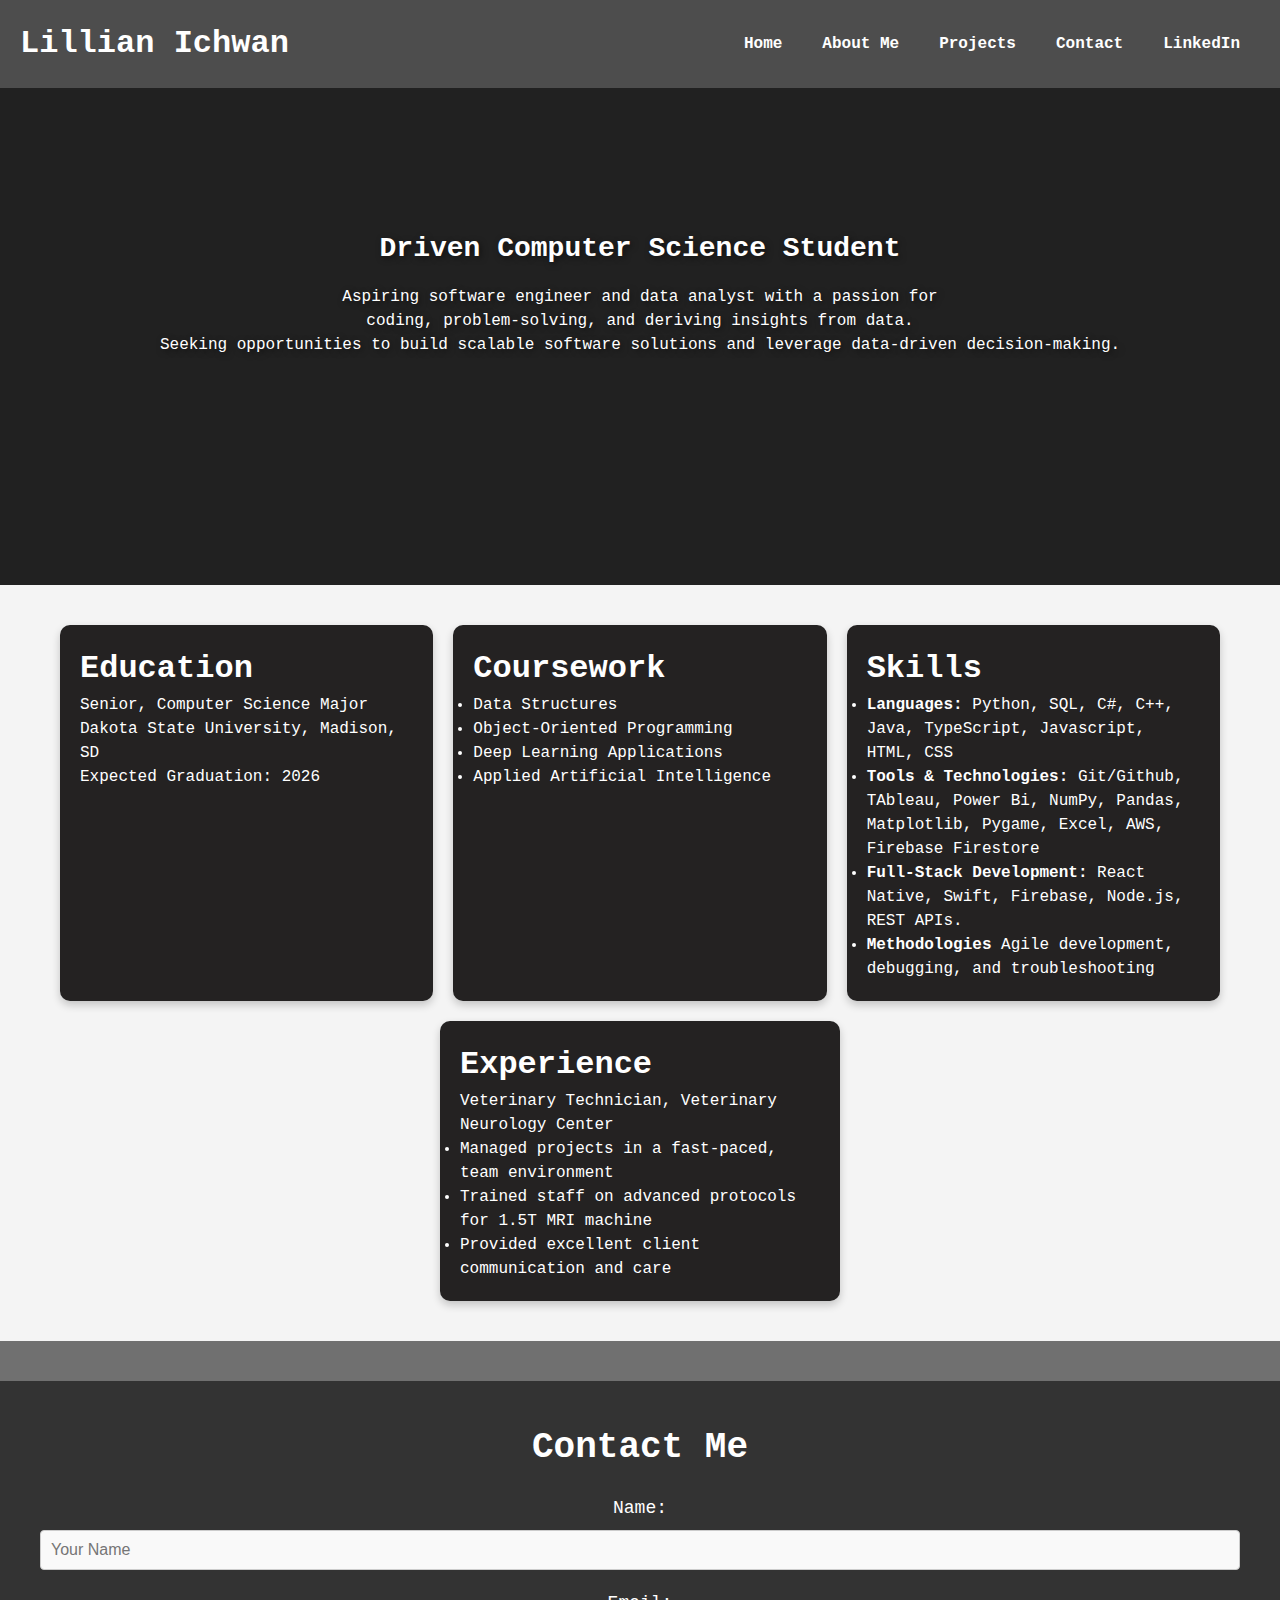
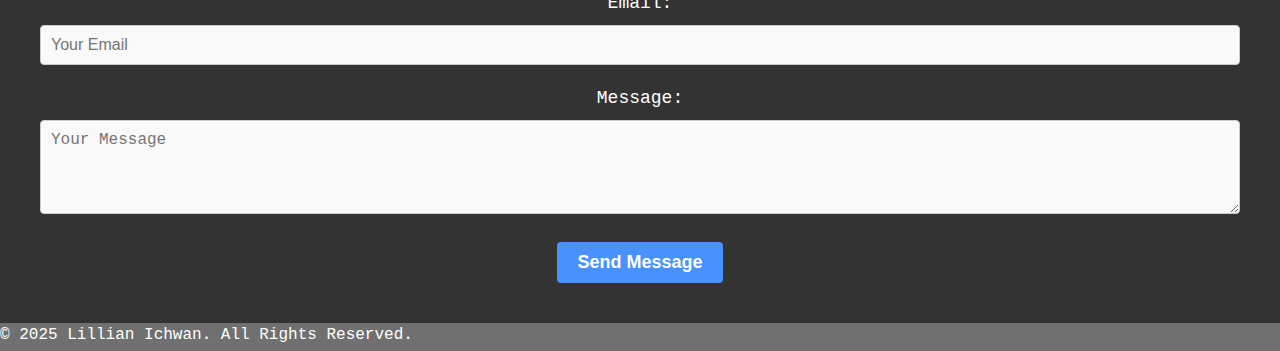
==== index.html @ c89cdee7 "Update index.html" ====
<!DOCTYPE html>
<html lang="en">
<head>
    <meta charset="UTF-8">
    <meta name="viewport" content="width=device-width, initial-scale=1.0">
    <title>Lillian Ichwan - Portfolio</title>
    <link rel="stylesheet" href="CSS style/Styles.css">
</head>
<body>
    <div id="top"></div>   
    <!-- Navbar -->
    <nav class="navbar">
        <div class="container">
            <h1>Lillian Ichwan</h1>
            <div class="main-menu">
                <ul>
                    <li><a href="#top">Home</a></li>
                    <li><a href="#hero-banner">About Me</a></li>
                    <li><a href="Projects.html" target="_blank" rel="noopener noreferrer">Projects</a></li>
                    <li><a href="#contact">Contact</a></li>
                    <li><a href="https://www.linkedin.com/in/lillian-ichwan/" target="_blank" rel="noopener noreferrer">LinkedIn</a></li>
                </ul>
            </div>
        </div>
    </nav>

    <!-- Hero Banner -->
    <section id="hero-banner" class="hero-banner">
        <div class="banner-content">
            <h1>Driven Computer Science Student</h1>
            <p>
            Aspiring software engineer and data analyst with a passion for <br> coding, problem-solving, and deriving insights from data. <br>
            Seeking opportunities to build scalable software solutions and leverage data-driven decision-making.
            </p>
        </div>
    </section>

    <!-- Flex Content Section -->
    <section class="flex-section">
        <div class="flex-container">
            <!-- Education -->
            <div class="flex-item">
                <h1>Education</h1>
                <p>Senior, Computer Science Major<br>Dakota State University, Madison, SD<br>Expected Graduation: 2026</p>
            </div>
            <!-- Coursework -->
            <div class="flex-item">
                <h1>Coursework</h1>
                <ul>
                    <li>Data Structures</li>
                    <li>Object-Oriented Programming</li>
                    <li>Deep Learning Applications</li>
                    <li>Applied Artificial Intelligence</li>
                </ul>
            </div>
            <!-- Skills -->
            <div class="flex-item">
                <h1>Skills</h1>
                <ul>
                    <li><strong>Languages:</strong> Python, SQL, C#, C++, Java, TypeScript, Javascript, HTML, CSS</li>
                    <li><strong>Tools & Technologies:</strong> Git/Github, TAbleau, Power Bi, NumPy, Pandas, Matplotlib, Pygame, Excel, AWS, Firebase Firestore</li>
                    <li><strong>Full-Stack Development:</strong> React Native, Swift, Firebase, Node.js, REST APIs.</li>
                    <li><strong>Methodologies</strong> Agile development, debugging, and troubleshooting</li>
                </ul>
            </div>
            <!-- Experience -->
            <div class="flex-item">
                <h1>Experience</h1>
                <p>Veterinary Technician, Veterinary Neurology Center</p>
                <ul>
                    <li>Managed projects in a fast-paced, team environment</li>
                    <li>Trained staff on advanced protocols for 1.5T MRI machine</li>
                    <li>Provided excellent client communication and care</li>
                </ul>
            </div>
        </div>
    </section>

    <!-- Contact Section -->
    <section id="contact" class="contact-section">
        <h2>Contact Me</h2>
        <form action="mailto:hitomi.ichwan@gmail.com" method="post" enctype="text/plain">
            <div class="form-group">
                <label for="name">Name:</label>
                <input type="text" id="name" name="name" required placeholder="Your Name">
            </div>
            <div class="form-group">
                <label for="email">Email:</label>
                <input type="email" id="email" name="email" required placeholder="Your Email">
            </div>
            <div class="form-group">
                <label for="message">Message:</label>
                <textarea id="message" name="message" required placeholder="Your Message" rows="4"></textarea>
            </div>
            <button type="submit" class="btn btn-primary">Send Message</button>
        </form>
    </section>
</body>
<footer class="footer">
    <p>&copy; 2025 Lillian Ichwan. All Rights Reserved.</p>
    <div class="social-icons">
        <a href="https://github.com/Hichwan" target="_blank"><i class="fab fa-github"></i></a>
        <a href="https://www.linkedin.com/in/lillian-ichwan/" target="_blank"><i class="fab fa-linkedin"></i></a>
        <a href="mailto:hitomi.ichwan@gmail.com"><i class="fas fa-envelope"></i></a>
    </div>
</footer>
</html>
---- CSS style/Styles.css ----
/* General Reset */
html {
    scroll-behavior: smooth;
}

* {
    box-sizing: border-box;
    margin: 0;
    padding: 0;
}

body {
    font-family: 'Courier New', Courier, monospace;
    font-size: 16px;
    line-height: 1.5;
    background: #707070;
    color: #ffffff;
}

a {
    text-decoration: none;
    color: #ffffff;
    transition: color 0.3s ease;
}

a:hover {
    color: #4891ff;
}

/* Navbar */
.navbar {
    background: #4d4d4d;
    color: #fff;
    padding: 20px;
    position: fixed;
    top: 0;
    width: 100%;
    z-index: 1000;
    transition: background 0.3s ease, padding 0.3s ease;
}

.navbar .container {
    display: flex;
    justify-content: space-between;
    align-items: center;
}

.navbar .main-menu ul {
    list-style-type: none;
    display: flex;
}

.navbar ul li a {
    padding: 10px 20px;
    display: block;
    font-weight: 600;
    transition: color 0.3s ease;
}

.navbar ul li a:hover {
    color: #4891ff;
}

/* Hero Banner */
.hero-banner {
    background: url(../Images/DSC01091.JPG) no-repeat center center;
    background-size: cover;
    height: 60vh;
    display: flex;
    justify-content: center;
    align-items: center;
    color: #fff;
    text-align: center;
    padding: 20px;
    position: relative;
}

.hero-banner::before {
    content: '';
    position: absolute;
    top: 0;
    left: 0;
    right: 0;
    bottom: 0;
    background: rgba(0, 0, 0, 0.7); /* Stronger dark overlay */
    z-index: -1;
}

.banner-content h1 {
    font-size: 48px;
    margin-bottom: 10px;
    font-weight: bold;
    text-shadow: 2px 2px 6px rgba(0, 0, 0, 0.5);
}

.banner-content p {
    font-size: 30px;
    margin-top: 15px;
    font-weight: 500;
    text-shadow: 2px 2px 6px rgba(0, 0, 0, 0.5);
}

/* Flex Section */
.flex-section {
    display: flex;
    justify-content: center; /* Center the flex-container horizontally */
    padding: 20px;
    background-color: #f4f4f4;
}

/* Flex Container */
.flex-container {
    display: flex;
    flex-wrap: wrap; /* Allow items to wrap to the next line on smaller screens */
    justify-content: center; /* Center all items within the container */
    gap: 20px; /* Space between flex items */
    max-width: 1200px; /* Set a maximum width for the container */
    width: 100%; /* Make sure it uses full width within the parent */
    margin: 0 auto; /* Center the container within the flex-section */
    padding: 20px;
}

/* Flex Items */
.flex-item {
    background-color: #242222;
    color: white;
    border-radius: 10px;
    padding: 20px;
    box-shadow: 0 4px 8px rgba(0, 0, 0, 0.2);
    transition: transform 0.3s ease, box-shadow 0.3s ease;
    flex: 1 1 calc(33% - 20px); /* Dynamically size each item */
    max-width: 400px; /* Limit the maximum width of each flex-item */
    text-align: left;
}

.flex-item:hover {
    transform: scale(1.05);
    box-shadow: 0 6px 12px rgba(0, 0, 0, 0.3);
}

/* Projects Page */
.projects-page {
    display: flex;
    flex-direction: column;
    align-items: center;
    padding: 40px 20px;
    background-color: #707070; /* Dark gray background for the page */
}

.projects-page h1 {
    font-size: 36px;
    text-align: center;
    color: white;
    margin-bottom: 30px;
}

/* Projects Container */
.projects-container {
    display: flex;
    flex-wrap: wrap; /* Allow wrapping for responsiveness */
    justify-content: center; /* Center all cards */
    gap: 20px; /* Space between project cards */
}

/* Individual Project Card */
.project-card {
    background-color: #242222; /* Dark background for cards */
    color: white;
    border-radius: 10px;
    padding: 20px;
    width: calc(33% - 20px); /* Cards take 1/3 of the row width */
    max-width: 400px; /* Limit maximum card size */
    box-shadow: 0 4px 8px rgba(0, 0, 0, 0.2); /* Subtle shadow for depth */
    transition: transform 0.3s ease, box-shadow 0.3s ease; /* Hover effect */
}

/* Hover Effect for Cards */
.project-card:hover {
    transform: scale(1.05); /* Slight zoom on hover */
    box-shadow: 0 6px 12px rgba(0, 0, 0, 0.3); /* Deeper shadow on hover */
}

/* Bullet Points */
.project-details {
    list-style-type: disc; /* Add bullets to the list */
    margin-left: 20px; /* Indent the list */
    padding-left: 0; /* Ensure no extra padding */
}

.project-details li {
    font-size: 16px;
    line-height: 1.6; /* Better spacing for readability */
    margin-bottom: 10px; /* Space between each bullet point */
}

/* GitHub Button */
.project-card a {
    text-decoration: none;
    color: white;
    background-color: #4891ff;
    padding: 10px 15px;
    border-radius: 5px;
    font-size: 16px;
    font-weight: bold;
    transition: background-color 0.3s ease;
}

.project-card a:hover {
    background-color: #357bbd; /* Darker blue on hover */
}

/* Contact Form */
.contact-section {
    padding: 40px;
    background-color: #333;
    color: white;
    text-align: center;
    margin-top: 40px;
}

.contact-section h2 {
    font-size: 36px;
    margin-bottom: 20px;
}

.contact-section .form-group {
    margin-bottom: 20px;
}

.contact-section label {
    display: block;
    font-size: 18px;
    margin-bottom: 8px;
}

.contact-section input,
.contact-section textarea {
    width: 100%;
    padding: 10px;
    font-size: 16px;
    border: 1px solid #ccc;
    border-radius: 4px;
    background-color: #f9f9f9;
}

.contact-section textarea {
    resize: vertical;
}

.contact-section button {
    padding: 10px 20px;
    font-size: 18px;
    background-color: #4891ff;
    color: white;
    border: none;
    border-radius: 4px;
    cursor: pointer;
    transition: background-color 0.3s ease;
}

.contact-section button:hover {
    background-color: #357bbd;
}

/* Buttons */
.btn {
    display: inline-block;
    padding: 13px 20px;
    background: #4891ff;
    color: white;
    font-weight: 600;
    text-decoration: none;
    border: none;
    border-radius: 5px;
    cursor: pointer;
    transition: 0.3s;
}

.btn:hover {
    opacity: 0.8;
}

.btn-primary {
    background: #4891ff;
    color: white;
}

.btn-dark {
    background: black;
    color: white;
}

.btn-block {
    display: block;
    width: 100%;
}

/* Responsive Design */
@media (max-width: 768px) {
    .flex-item {
        flex: 1 1 100%; /* Items take full width on small screens */
        max-width: 100%; /* Remove the maximum width for stacking */
    }
}

    .project-card {
        width: calc(100% - 40px);
    }

    .hero-banner {
        height: 65vh;
        padding: 40px;
    }

    .banner-content h1 {
        font-size: 28px;
    }

    .banner-content p {
        font-size: 16px;
    }
}
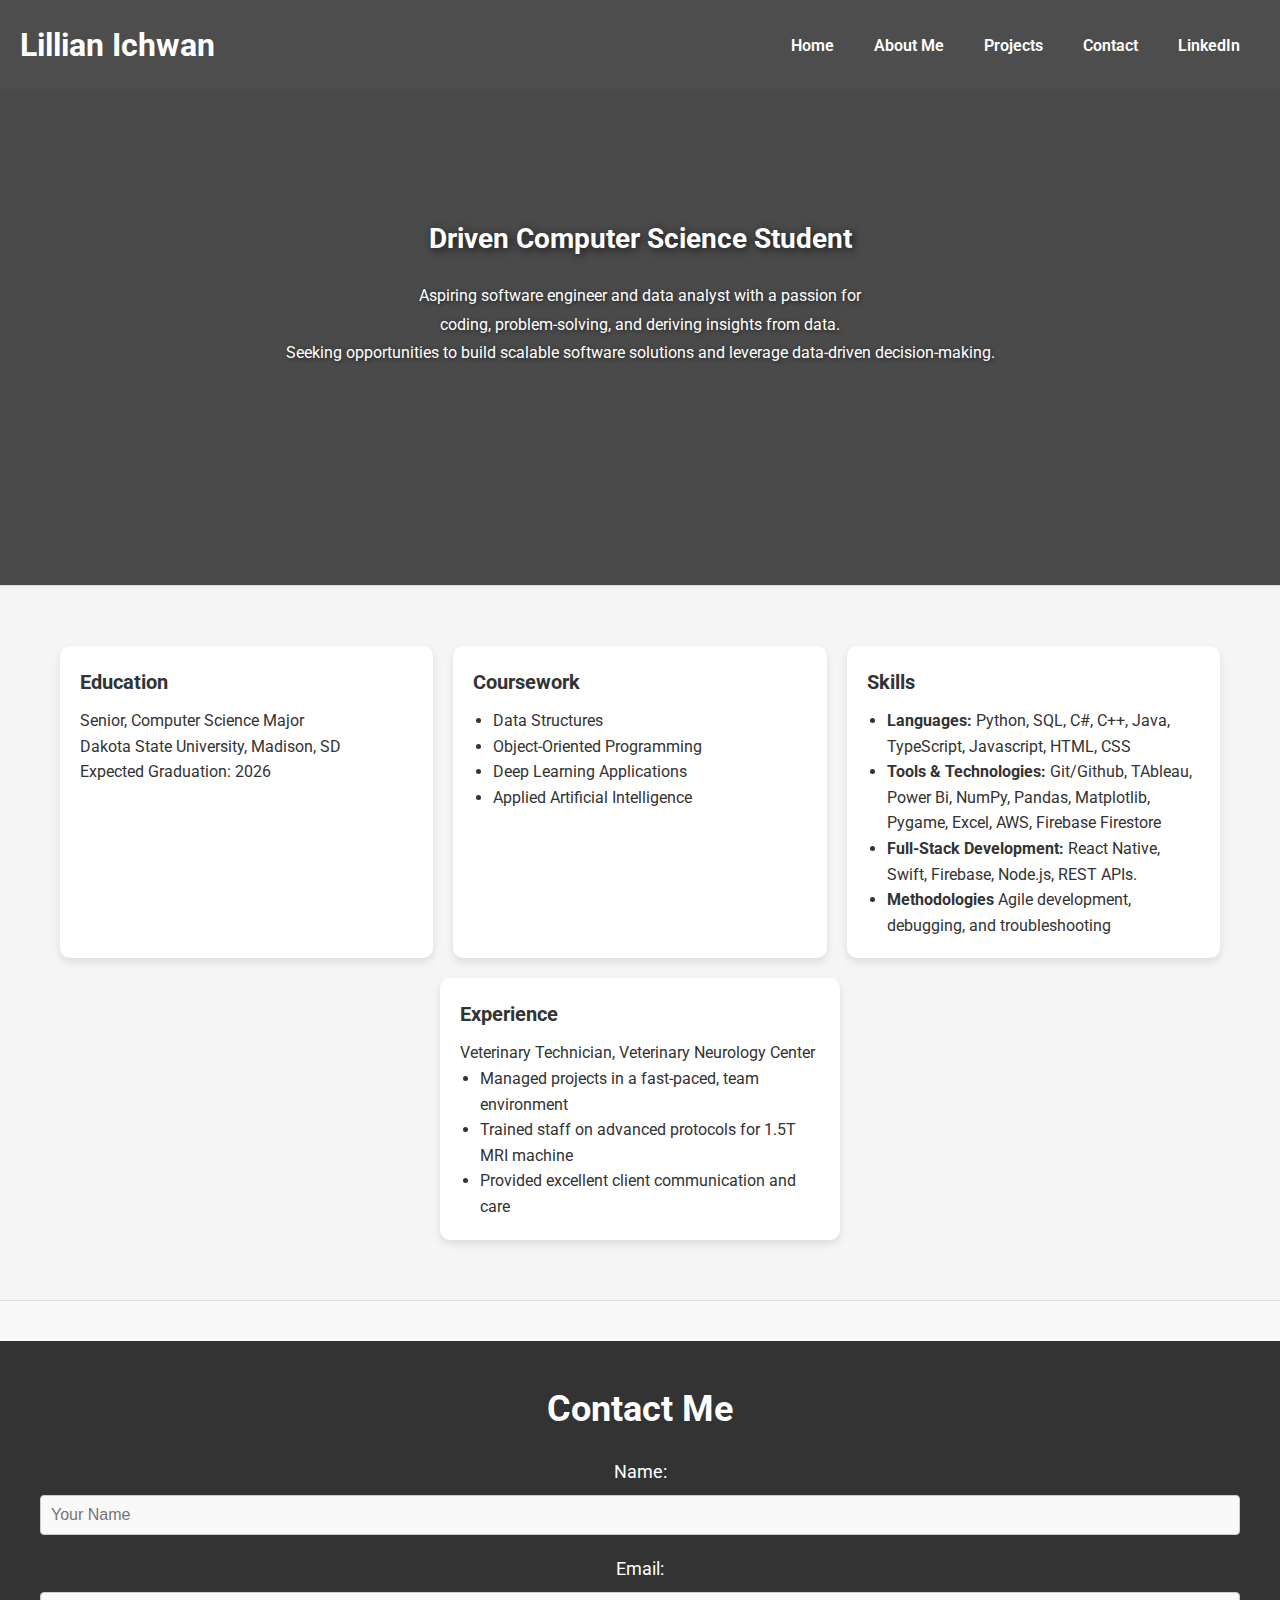
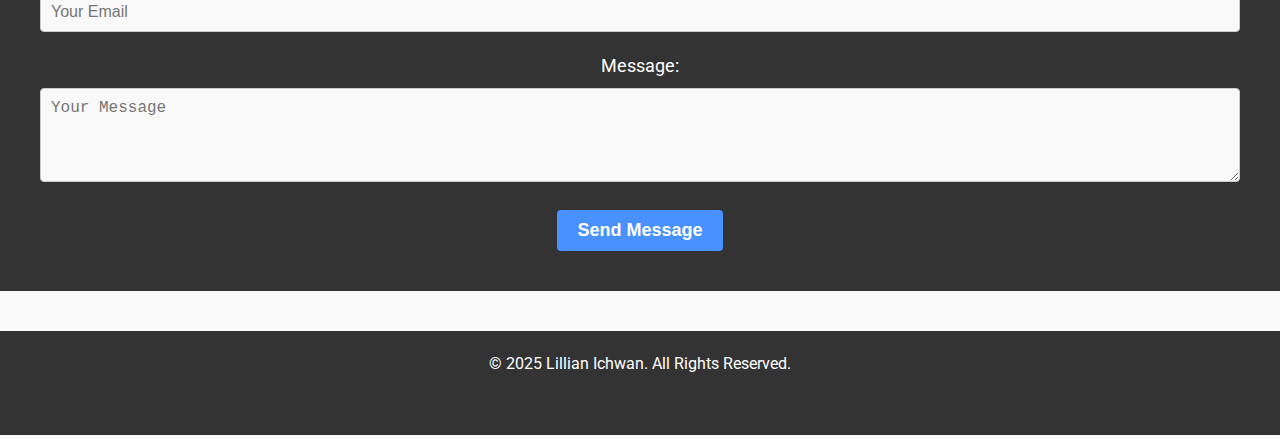
==== commit 5de38254: "Update index.html" ====
--- a/index.html
+++ b/index.html
@@ -5,6 +5,8 @@
     <meta name="viewport" content="width=device-width, initial-scale=1.0">
     <title>Lillian Ichwan - Portfolio</title>
     <link rel="stylesheet" href="CSS style/Styles.css">
+    <link href="https://fonts.googleapis.com/css2?family=Roboto:wght@400;500;700&display=swap" rel="stylesheet">
+
 </head>
 <body>
     <div id="top"></div>   
--- a/CSS style/Styles.css
+++ b/CSS style/Styles.css
@@ -10,12 +10,13 @@
 }
 
 body {
-    font-family: 'Courier New', Courier, monospace;
-    font-size: 16px;
-    line-height: 1.5;
-    background: #707070;
-    color: #ffffff;
-}
+    font-family: 'Roboto', sans-serif; /* Ensure Google Font inclusion */
+    font-size: 16px;
+    line-height: 1.6;
+    color: #333; /* Dark gray text for readability */
+    background: #f9f9f9; /* Light background for contrast */
+}
+
 
 a {
     text-decoration: none;
@@ -63,16 +64,16 @@
 
 /* Hero Banner */
 .hero-banner {
-    background: url(../Images/DSC01091.JPG) no-repeat center center;
+    background: url(../Images/hero-background.jpg) no-repeat center center; /* Replace with your image */
     background-size: cover;
-    height: 60vh;
+    height: 70vh;
     display: flex;
     justify-content: center;
     align-items: center;
     color: #fff;
     text-align: center;
-    padding: 20px;
     position: relative;
+    padding: 20px;
 }
 
 .hero-banner::before {
@@ -82,23 +83,24 @@
     left: 0;
     right: 0;
     bottom: 0;
-    background: rgba(0, 0, 0, 0.7); /* Stronger dark overlay */
+    background: rgba(0, 0, 0, 0.7); /* Darker overlay */
     z-index: -1;
 }
 
 .banner-content h1 {
-    font-size: 48px;
-    margin-bottom: 10px;
+    font-size: 54px; /* Larger headline */
+    margin-bottom: 20px;
     font-weight: bold;
-    text-shadow: 2px 2px 6px rgba(0, 0, 0, 0.5);
+    text-shadow: 2px 2px 8px rgba(0, 0, 0, 0.7);
 }
 
 .banner-content p {
-    font-size: 30px;
+    font-size: 20px;
     margin-top: 15px;
-    font-weight: 500;
-    text-shadow: 2px 2px 6px rgba(0, 0, 0, 0.5);
-}
+    text-shadow: 1px 1px 4px rgba(0, 0, 0, 0.6);
+    line-height: 1.8;
+}
+
 
 /* Flex Section */
 .flex-section {
@@ -120,23 +122,40 @@
     padding: 20px;
 }
 
-/* Flex Items */
+.flex-section {
+    padding: 40px 20px;
+    background: #f5f5f5; /* Light gray */
+    border-top: 1px solid #ddd;
+    border-bottom: 1px solid #ddd;
+}
+
 .flex-item {
-    background-color: #242222;
-    color: white;
+    background-color: #ffffff;
+    color: #333;
     border-radius: 10px;
     padding: 20px;
-    box-shadow: 0 4px 8px rgba(0, 0, 0, 0.2);
-    transition: transform 0.3s ease, box-shadow 0.3s ease;
-    flex: 1 1 calc(33% - 20px); /* Dynamically size each item */
-    max-width: 400px; /* Limit the maximum width of each flex-item */
+    box-shadow: 0 4px 8px rgba(0, 0, 0, 0.1);
+    flex: 1 1 calc(33% - 20px);
+    max-width: 400px;
     text-align: left;
 }
 
+.flex-item h1 {
+    font-size: 20px;
+    margin-bottom: 10px;
+}
+
+.flex-item ul {
+    list-style: disc;
+    margin-left: 20px;
+    line-height: 1.6;
+}
+
 .flex-item:hover {
-    transform: scale(1.05);
-    box-shadow: 0 6px 12px rgba(0, 0, 0, 0.3);
-}
+    transform: scale(1.03);
+    box-shadow: 0 6px 12px rgba(0, 0, 0, 0.2);
+}
+
 
 /* Projects Page */
 .projects-page {
@@ -164,21 +183,32 @@
 
 /* Individual Project Card */
 .project-card {
-    background-color: #242222; /* Dark background for cards */
+    background-color: #242222;
     color: white;
     border-radius: 10px;
     padding: 20px;
-    width: calc(33% - 20px); /* Cards take 1/3 of the row width */
-    max-width: 400px; /* Limit maximum card size */
-    box-shadow: 0 4px 8px rgba(0, 0, 0, 0.2); /* Subtle shadow for depth */
-    transition: transform 0.3s ease, box-shadow 0.3s ease; /* Hover effect */
-}
-
-/* Hover Effect for Cards */
+    width: calc(33% - 20px); /* Cards take 1/3 of row width */
+    max-width: 400px;
+    box-shadow: 0 4px 8px rgba(0, 0, 0, 0.2);
+    transition: transform 0.3s ease, box-shadow 0.3s ease;
+}
+
 .project-card:hover {
-    transform: scale(1.05); /* Slight zoom on hover */
-    box-shadow: 0 6px 12px rgba(0, 0, 0, 0.3); /* Deeper shadow on hover */
-}
+    transform: scale(1.05);
+    box-shadow: 0 6px 12px rgba(0, 0, 0, 0.3);
+}
+
+.project-card h2 {
+    font-size: 24px;
+    margin-bottom: 10px;
+    color: #4891ff;
+    transition: color 0.3s ease;
+}
+
+.project-card h2:hover {
+    color: #357bbd; /* Darker blue on hover */
+}
+
 
 /* Bullet Points */
 .project-details {
@@ -281,8 +311,19 @@
 }
 
 .btn-primary {
-    background: #4891ff;
-    color: white;
+    background: #4891ff; /* Professional blue */
+    color: #fff;
+    border: none;
+    border-radius: 5px;
+    padding: 10px 15px;
+    font-size: 16px;
+    font-weight: bold;
+    transition: background-color 0.3s ease;
+}
+
+.btn-primary:hover {
+    background: #357bbd; /* Darker blue on hover */
+    cursor: pointer;
 }
 
 .btn-dark {
@@ -294,6 +335,30 @@
     display: block;
     width: 100%;
 }
+
+.footer {
+    background: #333;
+    color: white;
+    text-align: center;
+    padding: 20px;
+    margin-top: 40px;
+}
+
+.footer .social-icons {
+    margin-top: 10px;
+}
+
+.footer .social-icons a {
+    color: white;
+    margin: 0 10px;
+    font-size: 18px;
+    transition: color 0.3s ease;
+}
+
+.footer .social-icons a:hover {
+    color: #4891ff;
+}
+
 
 /* Responsive Design */
 @media (max-width: 768px) {
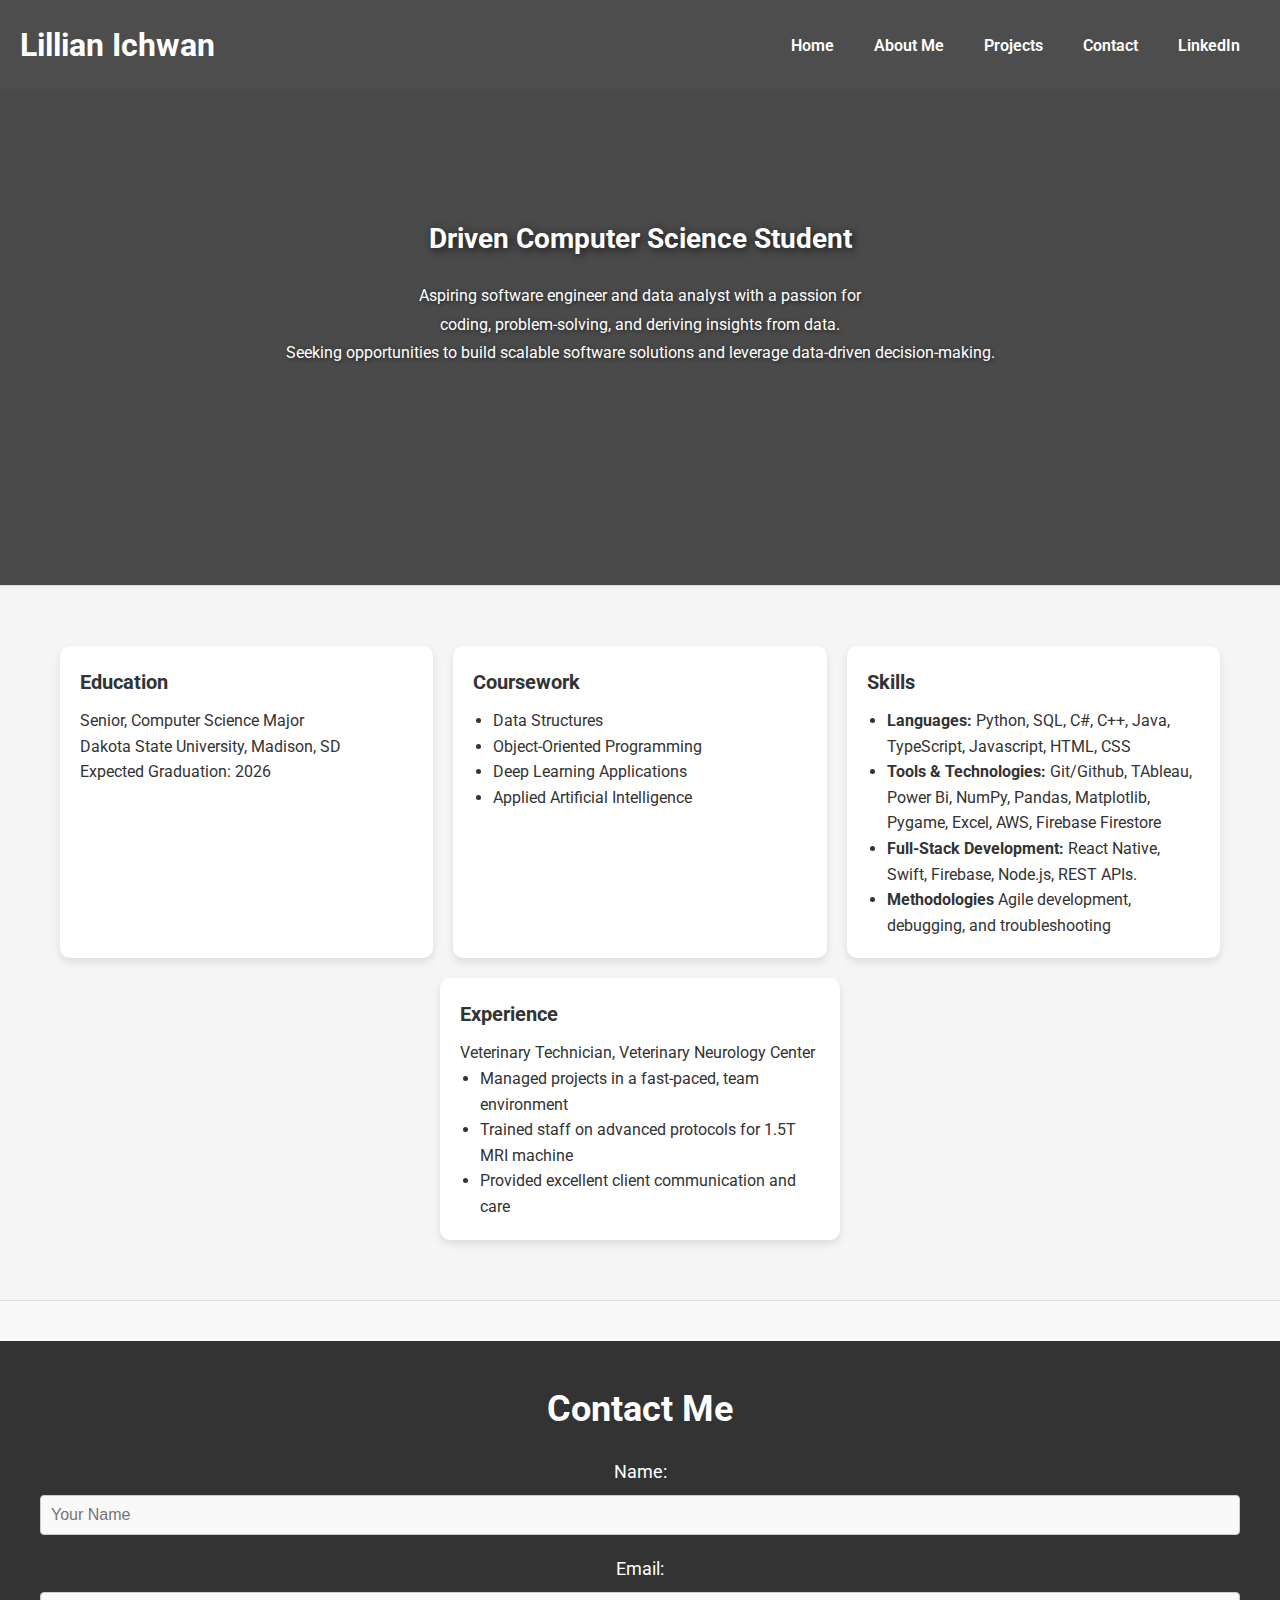
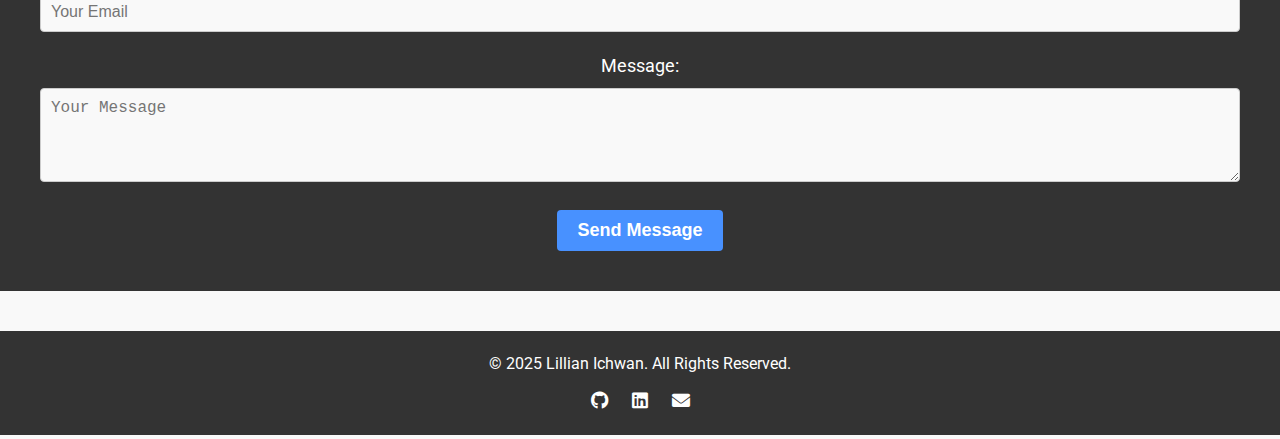
==== commit 57048563: "Update index.html" ====
--- a/index.html
+++ b/index.html
@@ -6,6 +6,7 @@
     <title>Lillian Ichwan - Portfolio</title>
     <link rel="stylesheet" href="CSS style/Styles.css">
     <link href="https://fonts.googleapis.com/css2?family=Roboto:wght@400;500;700&display=swap" rel="stylesheet">
+    <link href="https://cdnjs.cloudflare.com/ajax/libs/font-awesome/6.0.0-beta3/css/all.min.css" rel="stylesheet">
 
 </head>
 <body>
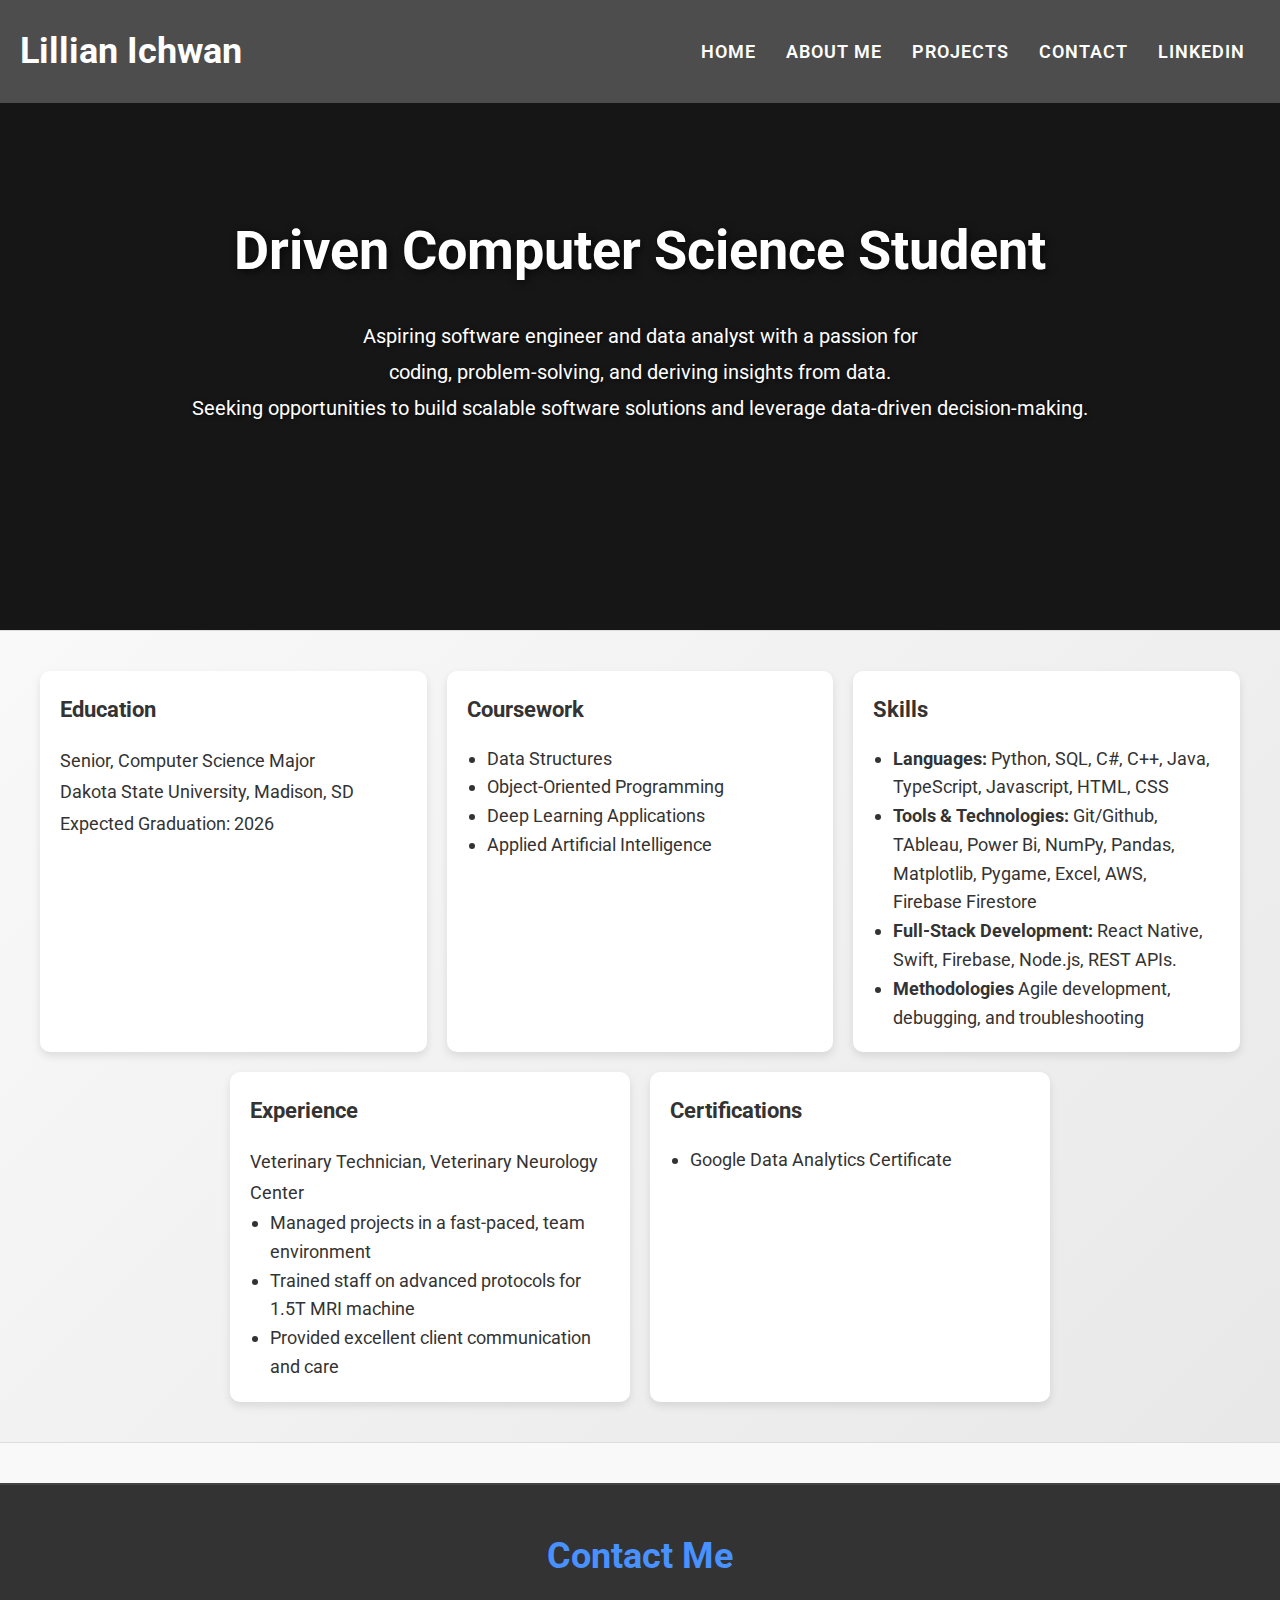
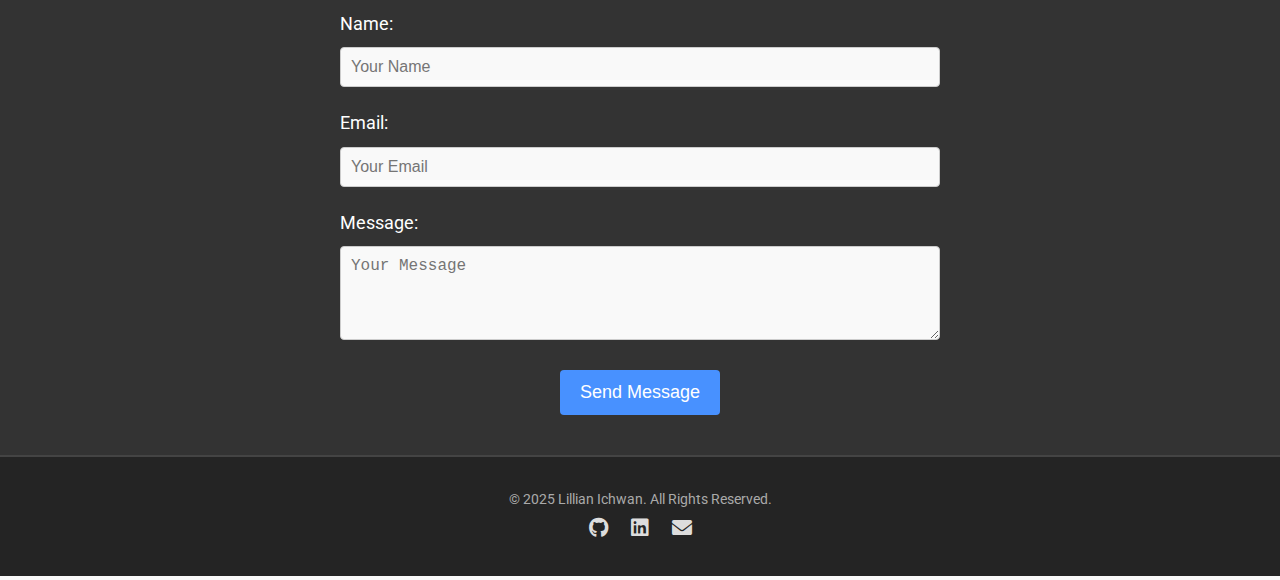
==== commit 5c230aeb: "Update index.html" ====
--- a/index.html
+++ b/index.html
@@ -76,6 +76,13 @@
                     <li>Provided excellent client communication and care</li>
                 </ul>
             </div>
+        <!-- Certifications -->
+        <div class="flex-item">
+            <h1>Certifications</h1>
+                <ul>
+                    <li>Google Data Analytics Certificate</li>
+                </ul>
+</div>
         </div>
     </section>
 
--- a/CSS style/Styles.css
+++ b/CSS style/Styles.css
@@ -11,21 +11,22 @@
 
 body {
     font-family: 'Roboto', sans-serif; /* Ensure Google Font inclusion */
-    font-size: 16px;
-    line-height: 1.6;
+    font-size: 18px; /* Slightly larger for better readability */
+    line-height: 1.75;
     color: #333; /* Dark gray text for readability */
     background: #f9f9f9; /* Light background for contrast */
 }
 
-
+/* Links */
 a {
     text-decoration: none;
     color: #ffffff;
-    transition: color 0.3s ease;
+    transition: color 0.3s ease, text-shadow 0.3s ease;
 }
 
 a:hover {
-    color: #4891ff;
+    color: #4891ff; /* Professional blue */
+    text-shadow: 0 0 8px rgba(72, 145, 255, 0.5); /* Glow effect */
 }
 
 /* Navbar */
@@ -52,9 +53,10 @@
 }
 
 .navbar ul li a {
-    padding: 10px 20px;
-    display: block;
+    padding: 8px 15px; /* Compact spacing */
     font-weight: 600;
+    text-transform: uppercase; /* Cleaner look */
+    letter-spacing: 1px; /* Slight letter-spacing */
     transition: color 0.3s ease;
 }
 
@@ -64,7 +66,11 @@
 
 /* Hero Banner */
 .hero-banner {
-    background: url(../Images/hero-background.jpg) no-repeat center center; /* Replace with your image */
+    background: linear-gradient(
+            rgba(0, 0, 0, 0.7),
+            rgba(0, 0, 0, 0.7)
+        ),
+        url("../Images/DSC01091.JPG") no-repeat center center; /* Fixed path */
     background-size: cover;
     height: 70vh;
     display: flex;
@@ -83,15 +89,15 @@
     left: 0;
     right: 0;
     bottom: 0;
-    background: rgba(0, 0, 0, 0.7); /* Darker overlay */
+    background: rgba(0, 0, 0, 0.7); /* Darker overlay for better readability */
     z-index: -1;
 }
 
 .banner-content h1 {
     font-size: 54px; /* Larger headline */
-    margin-bottom: 20px;
     font-weight: bold;
     text-shadow: 2px 2px 8px rgba(0, 0, 0, 0.7);
+    margin-bottom: 20px;
 }
 
 .banner-content p {
@@ -101,13 +107,14 @@
     line-height: 1.8;
 }
 
-
 /* Flex Section */
 .flex-section {
     display: flex;
     justify-content: center; /* Center the flex-container horizontally */
-    padding: 20px;
-    background-color: #f4f4f4;
+    padding: 40px 20px;
+    background: linear-gradient(135deg, #f9f9f9, #e8e8e8); /* Subtle gradient */
+    border-top: 1px solid #ddd;
+    border-bottom: 1px solid #ddd;
 }
 
 /* Flex Container */
@@ -116,17 +123,9 @@
     flex-wrap: wrap; /* Allow items to wrap to the next line on smaller screens */
     justify-content: center; /* Center all items within the container */
     gap: 20px; /* Space between flex items */
-    max-width: 1200px; /* Set a maximum width for the container */
-    width: 100%; /* Make sure it uses full width within the parent */
-    margin: 0 auto; /* Center the container within the flex-section */
-    padding: 20px;
-}
-
-.flex-section {
-    padding: 40px 20px;
-    background: #f5f5f5; /* Light gray */
-    border-top: 1px solid #ddd;
-    border-bottom: 1px solid #ddd;
+    max-width: 1200px;
+    width: 100%;
+    margin: 0 auto;
 }
 
 .flex-item {
@@ -138,11 +137,13 @@
     flex: 1 1 calc(33% - 20px);
     max-width: 400px;
     text-align: left;
+    transition: transform 0.2s ease, box-shadow 0.3s ease;
 }
 
 .flex-item h1 {
-    font-size: 20px;
-    margin-bottom: 10px;
+    font-size: 22px;
+    margin-bottom: 15px;
+    font-weight: 700; /* Bold for emphasis */
 }
 
 .flex-item ul {
@@ -155,102 +156,26 @@
     transform: scale(1.03);
     box-shadow: 0 6px 12px rgba(0, 0, 0, 0.2);
 }
-
-
-/* Projects Page */
-.projects-page {
-    display: flex;
-    flex-direction: column;
-    align-items: center;
-    padding: 40px 20px;
-    background-color: #707070; /* Dark gray background for the page */
-}
-
-.projects-page h1 {
-    font-size: 36px;
-    text-align: center;
-    color: white;
-    margin-bottom: 30px;
-}
-
-/* Projects Container */
-.projects-container {
-    display: flex;
-    flex-wrap: wrap; /* Allow wrapping for responsiveness */
-    justify-content: center; /* Center all cards */
-    gap: 20px; /* Space between project cards */
-}
-
-/* Individual Project Card */
-.project-card {
-    background-color: #242222;
-    color: white;
-    border-radius: 10px;
-    padding: 20px;
-    width: calc(33% - 20px); /* Cards take 1/3 of row width */
-    max-width: 400px;
-    box-shadow: 0 4px 8px rgba(0, 0, 0, 0.2);
-    transition: transform 0.3s ease, box-shadow 0.3s ease;
-}
-
-.project-card:hover {
-    transform: scale(1.05);
-    box-shadow: 0 6px 12px rgba(0, 0, 0, 0.3);
-}
-
-.project-card h2 {
-    font-size: 24px;
-    margin-bottom: 10px;
-    color: #4891ff;
-    transition: color 0.3s ease;
-}
-
-.project-card h2:hover {
-    color: #357bbd; /* Darker blue on hover */
-}
-
-
-/* Bullet Points */
-.project-details {
-    list-style-type: disc; /* Add bullets to the list */
-    margin-left: 20px; /* Indent the list */
-    padding-left: 0; /* Ensure no extra padding */
-}
-
-.project-details li {
-    font-size: 16px;
-    line-height: 1.6; /* Better spacing for readability */
-    margin-bottom: 10px; /* Space between each bullet point */
-}
-
-/* GitHub Button */
-.project-card a {
-    text-decoration: none;
-    color: white;
-    background-color: #4891ff;
-    padding: 10px 15px;
-    border-radius: 5px;
-    font-size: 16px;
-    font-weight: bold;
-    transition: background-color 0.3s ease;
-}
-
-.project-card a:hover {
-    background-color: #357bbd; /* Darker blue on hover */
-}
-
-/* Contact Form */
+/* Contact Section */
 .contact-section {
     padding: 40px;
-    background-color: #333;
-    color: white;
-    text-align: center;
+    background-color: #333; /* Dark background */
+    color: white;
+    text-align: center; /* Center text inside the section */
     margin-top: 40px;
+    border-top: 2px solid #444;
 }
 
 .contact-section h2 {
     font-size: 36px;
     margin-bottom: 20px;
+    color: #4891ff; /* Highlighted title */
+}
+
+.contact-section form {
+    max-width: 600px; /* Set a maximum width for the form */
+    margin: 0 auto; /* Center the form horizontally */
+    text-align: left; /* Left-align the form labels and inputs */
 }
 
 .contact-section .form-group {
@@ -278,7 +203,9 @@
 }
 
 .contact-section button {
-    padding: 10px 20px;
+    display: block; /* Ensure the button is block-level and centered */
+    margin: 20px auto 0; /* Center button horizontally */
+    padding: 12px 20px;
     font-size: 18px;
     background-color: #4891ff;
     color: white;
@@ -292,93 +219,147 @@
     background-color: #357bbd;
 }
 
-/* Buttons */
-.btn {
-    display: inline-block;
-    padding: 13px 20px;
-    background: #4891ff;
-    color: white;
-    font-weight: 600;
-    text-decoration: none;
-    border: none;
+/* Projects Page */
+.projects-page {
+    display: flex;
+    flex-direction: column;
+    align-items: center;
+    padding: 40px 20px;
+    background-color: #707070; /* Dark gray */
+}
+
+.projects-page h1 {
+    font-size: 36px;
+    color: white;
+    margin-bottom: 30px;
+}
+
+/* Project Cards */
+.projects-container {
+    display: flex;
+    flex-wrap: wrap; /* Allow cards to wrap to the next line */
+    justify-content: center; /* Center-align cards */
+    gap: 20px; /* Add space between the cards */
+}
+
+.project-card {
+    background-color: #242222;
+    color: white;
+    border-radius: 10px;
+    padding: 20px;
+    flex: 1 1 calc(33% - 40px); /* Take 1/3 of the row, with gaps */
+    max-width: 400px; /* Limit the maximum width */
+    box-shadow: 0 4px 8px rgba(0, 0, 0, 0.2);
+    transition: transform 0.3s ease, box-shadow 0.3s ease;
+}
+
+.project-card:hover {
+    transform: scale(1.05); /* Slight zoom on hover */
+    box-shadow: 0 6px 12px rgba(0, 0, 0, 0.3);
+}
+
+.project-card h2 {
+    font-size: 24px;
+    margin-bottom: 10px;
+    color: #4891ff;
+}
+
+.project-card ul {
+    list-style: disc;
+    margin-left: 20px;
+    font-size: 16px;
+    line-height: 1.6;
+}
+
+.project-card a {
+    display: inline-block; /* Make the button behave consistently */
+    margin-top: 20px;
+    padding: 10px 15px;
+    background-color: #4891ff;
+    color: white;
     border-radius: 5px;
-    cursor: pointer;
-    transition: 0.3s;
-}
-
-.btn:hover {
-    opacity: 0.8;
-}
-
-.btn-primary {
-    background: #4891ff; /* Professional blue */
-    color: #fff;
-    border: none;
-    border-radius: 5px;
-    padding: 10px 15px;
     font-size: 16px;
     font-weight: bold;
+    text-decoration: none;
     transition: background-color 0.3s ease;
 }
 
-.btn-primary:hover {
-    background: #357bbd; /* Darker blue on hover */
-    cursor: pointer;
-}
-
-.btn-dark {
-    background: black;
-    color: white;
-}
-
-.btn-block {
-    display: block;
-    width: 100%;
-}
-
+.project-card a:hover {
+    background-color: #357bbd;
+}
+
+
+/* Buttons */
+.project-card a {
+    text-decoration: none;
+    color: white;
+    background-color: #4891ff;
+    padding: 12px 18px;
+    border-radius: 8px;
+    font-size: 16px;
+    font-weight: bold;
+    transition: background-color 0.3s ease, transform 0.2s ease;
+}
+
+.project-card a:hover {
+    background-color: #357bbd;
+    transform: translateY(-2px); /* Subtle lift */
+    box-shadow: 0 4px 8px rgba(0, 0, 0, 0.15); /* Shadow effect */
+}
+
+/* Footer */
 .footer {
-    background: #333;
-    color: white;
+    background: #242424;
+    color: #aaa;
     text-align: center;
-    padding: 20px;
-    margin-top: 40px;
-}
-
-.footer .social-icons {
-    margin-top: 10px;
+    padding: 30px 20px;
+    font-size: 14px;
+    border-top: 2px solid #444;
 }
 
 .footer .social-icons a {
-    color: white;
+    font-size: 20px;
     margin: 0 10px;
-    font-size: 18px;
-    transition: color 0.3s ease;
+    color: #ddd;
+    transition: color 0.3s ease, transform 0.3s ease;
 }
 
 .footer .social-icons a:hover {
     color: #4891ff;
-}
-
+    transform: scale(1.2);
+}
 
 /* Responsive Design */
 @media (max-width: 768px) {
     .flex-item {
-        flex: 1 1 100%; /* Items take full width on small screens */
-        max-width: 100%; /* Remove the maximum width for stacking */
-    }
-}
+        flex: 1 1 100%;
+        max-width: 100%;
+    }
+    .navbar .main-menu ul {
+        flex-direction: column;
+        gap: 10px;
+    }
 
     .project-card {
-        width: calc(100% - 40px);
+        flex: 1 1 100%; /* Full width for smaller screens */
+        max-width: 100%; /* Remove maximum width */
+    }
+
+    .projects-container {
+        gap: 15px; /* Reduce gap between cards on smaller screens */
+    }
+
+    .contact-section {
+        padding: 20px; /* Reduce padding on smaller screens */
     }
 
     .hero-banner {
-        height: 65vh;
-        padding: 40px;
-    }
-
+        height: auto; /* Allow the height to adjust */
+        padding: 40px 20px;
+        text-align: center;
+    }
     .banner-content h1 {
-        font-size: 28px;
+        font-size: 32px;
     }
 
     .banner-content p {
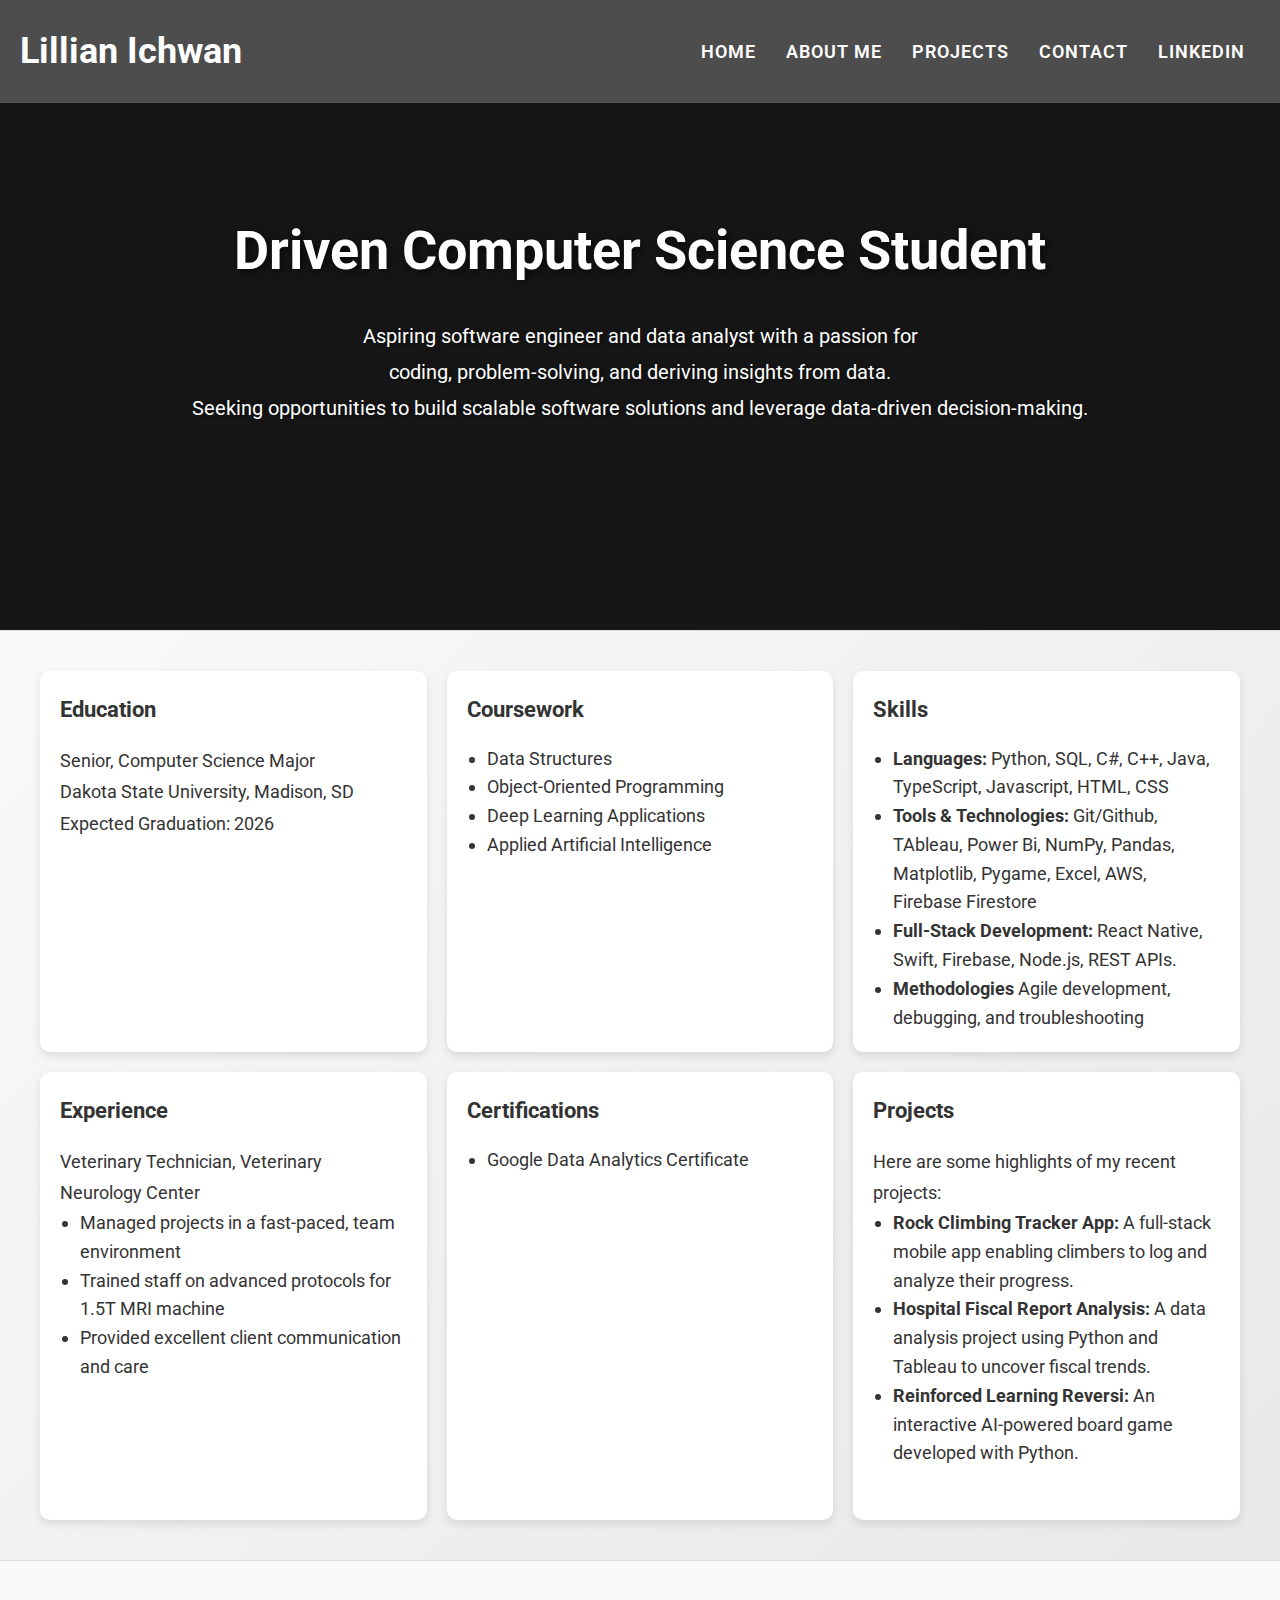
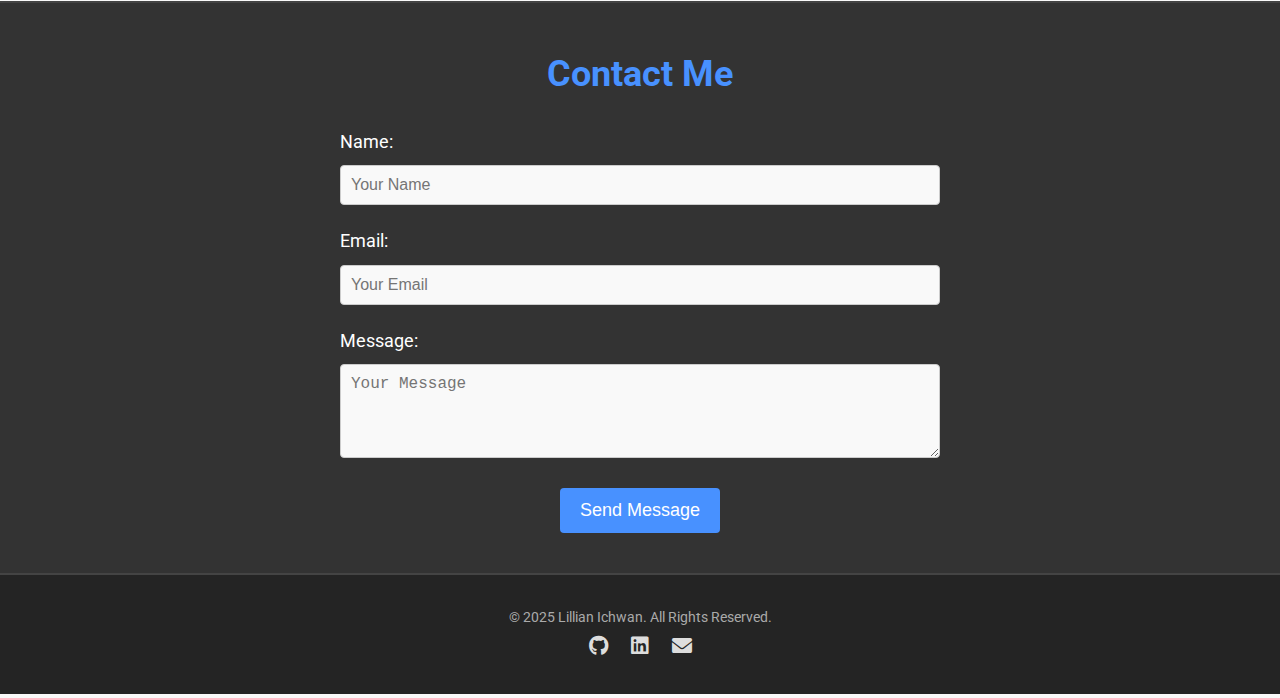
==== commit 5d225d47: "Update index.html" ====
--- a/index.html
+++ b/index.html
@@ -76,13 +76,24 @@
                     <li>Provided excellent client communication and care</li>
                 </ul>
             </div>
-        <!-- Certifications -->
-        <div class="flex-item">
-            <h1>Certifications</h1>
+            <!-- Certifications -->
+            <div class="flex-item">
+                <h1>Certifications</h1>
+                    <ul>
+                        <li>Google Data Analytics Certificate</li>
+                    </ul>
+            </div>
+            <!-- Projects Preview -->
+            <div class="flex-item">
+                <h1>Projects</h1>
+                <p>Here are some highlights of my recent projects:</p>
                 <ul>
-                    <li>Google Data Analytics Certificate</li>
+                    <li><strong>Rock Climbing Tracker App:</strong> A full-stack mobile app enabling climbers to log and analyze their progress.</li>
+                    <li><strong>Hospital Fiscal Report Analysis:</strong> A data analysis project using Python and Tableau to uncover fiscal trends.</li>
+                    <li><strong>Reinforced Learning Reversi:</strong> An interactive AI-powered board game developed with Python.</li>
                 </ul>
-</div>
+                <a href="Projects.html" class="btn btn-primary">View All Projects</a>
+            </div>
         </div>
     </section>
 
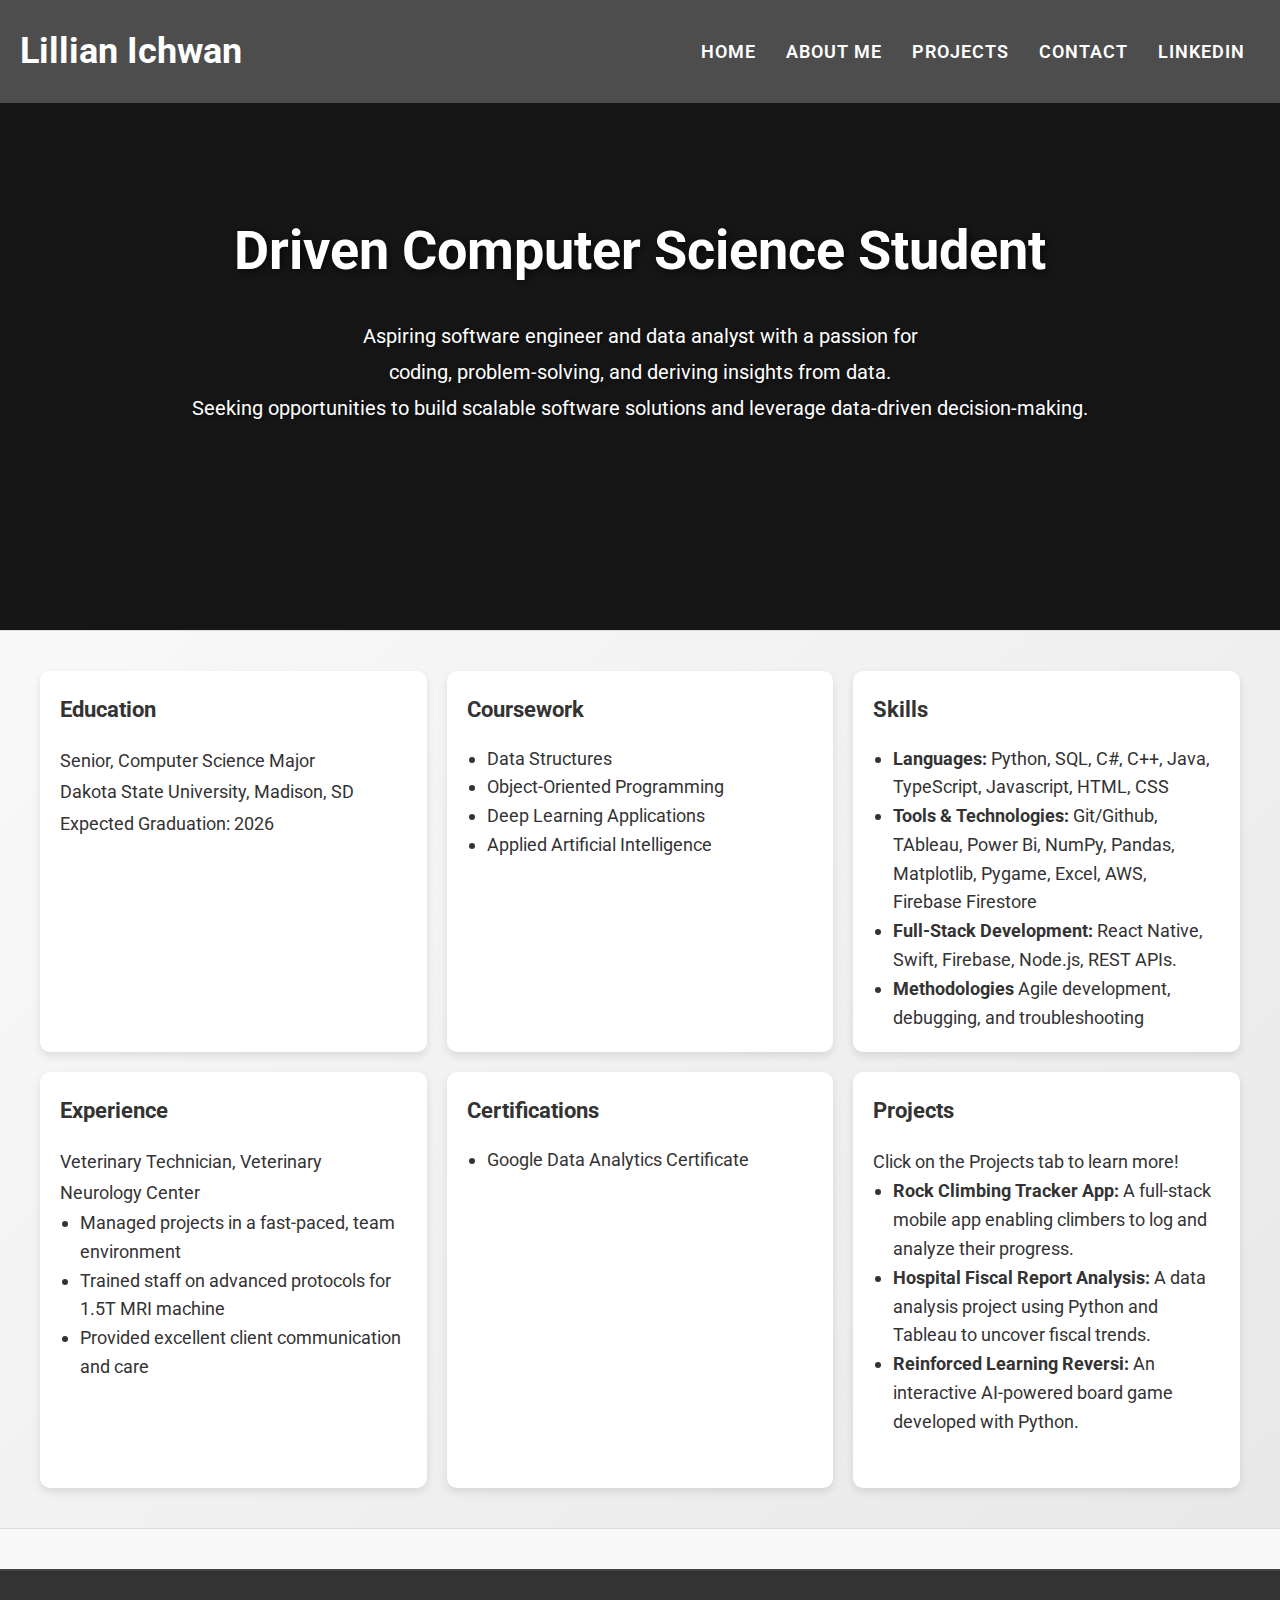
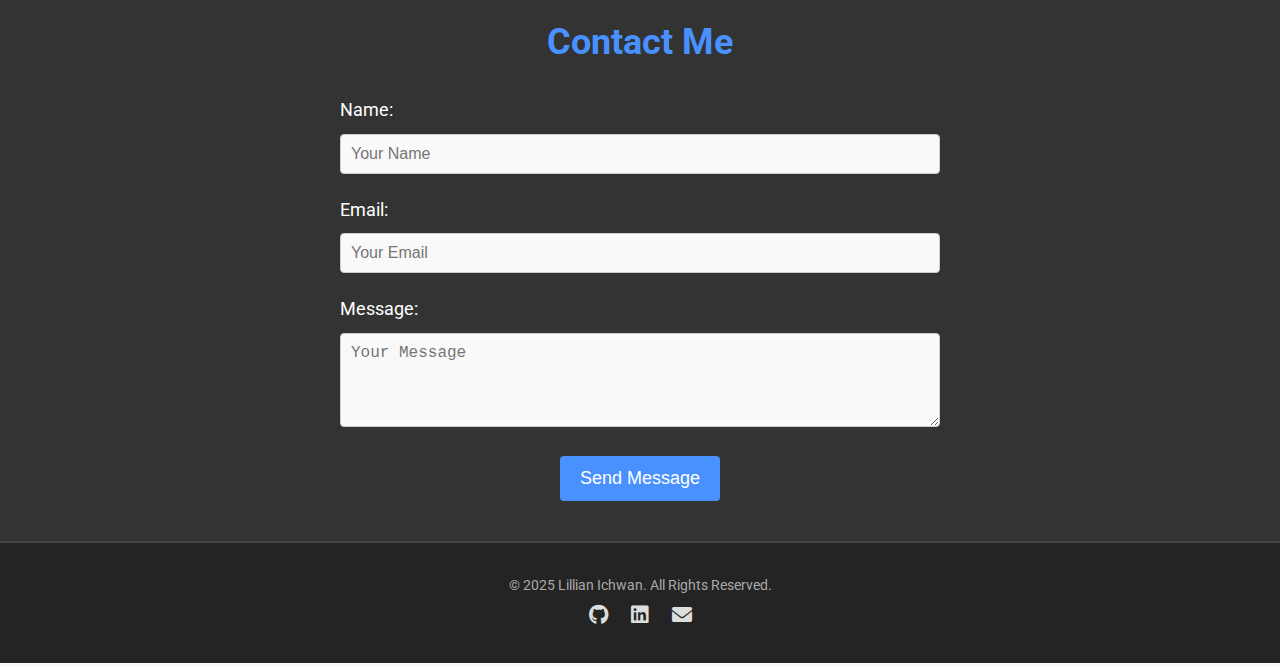
==== commit 566b3bb2: "Update index.html" ====
--- a/index.html
+++ b/index.html
@@ -86,7 +86,7 @@
             <!-- Projects Preview -->
             <div class="flex-item">
                 <h1>Projects</h1>
-                <p>Here are some highlights of my recent projects:</p>
+                <p>Click on the Projects tab to learn more!</p>
                 <ul>
                     <li><strong>Rock Climbing Tracker App:</strong> A full-stack mobile app enabling climbers to log and analyze their progress.</li>
                     <li><strong>Hospital Fiscal Report Analysis:</strong> A data analysis project using Python and Tableau to uncover fiscal trends.</li>
--- a/CSS style/Styles.css
+++ b/CSS style/Styles.css
@@ -156,6 +156,7 @@
     transform: scale(1.03);
     box-shadow: 0 6px 12px rgba(0, 0, 0, 0.2);
 }
+
 /* Contact Section */
 .contact-section {
     padding: 40px;
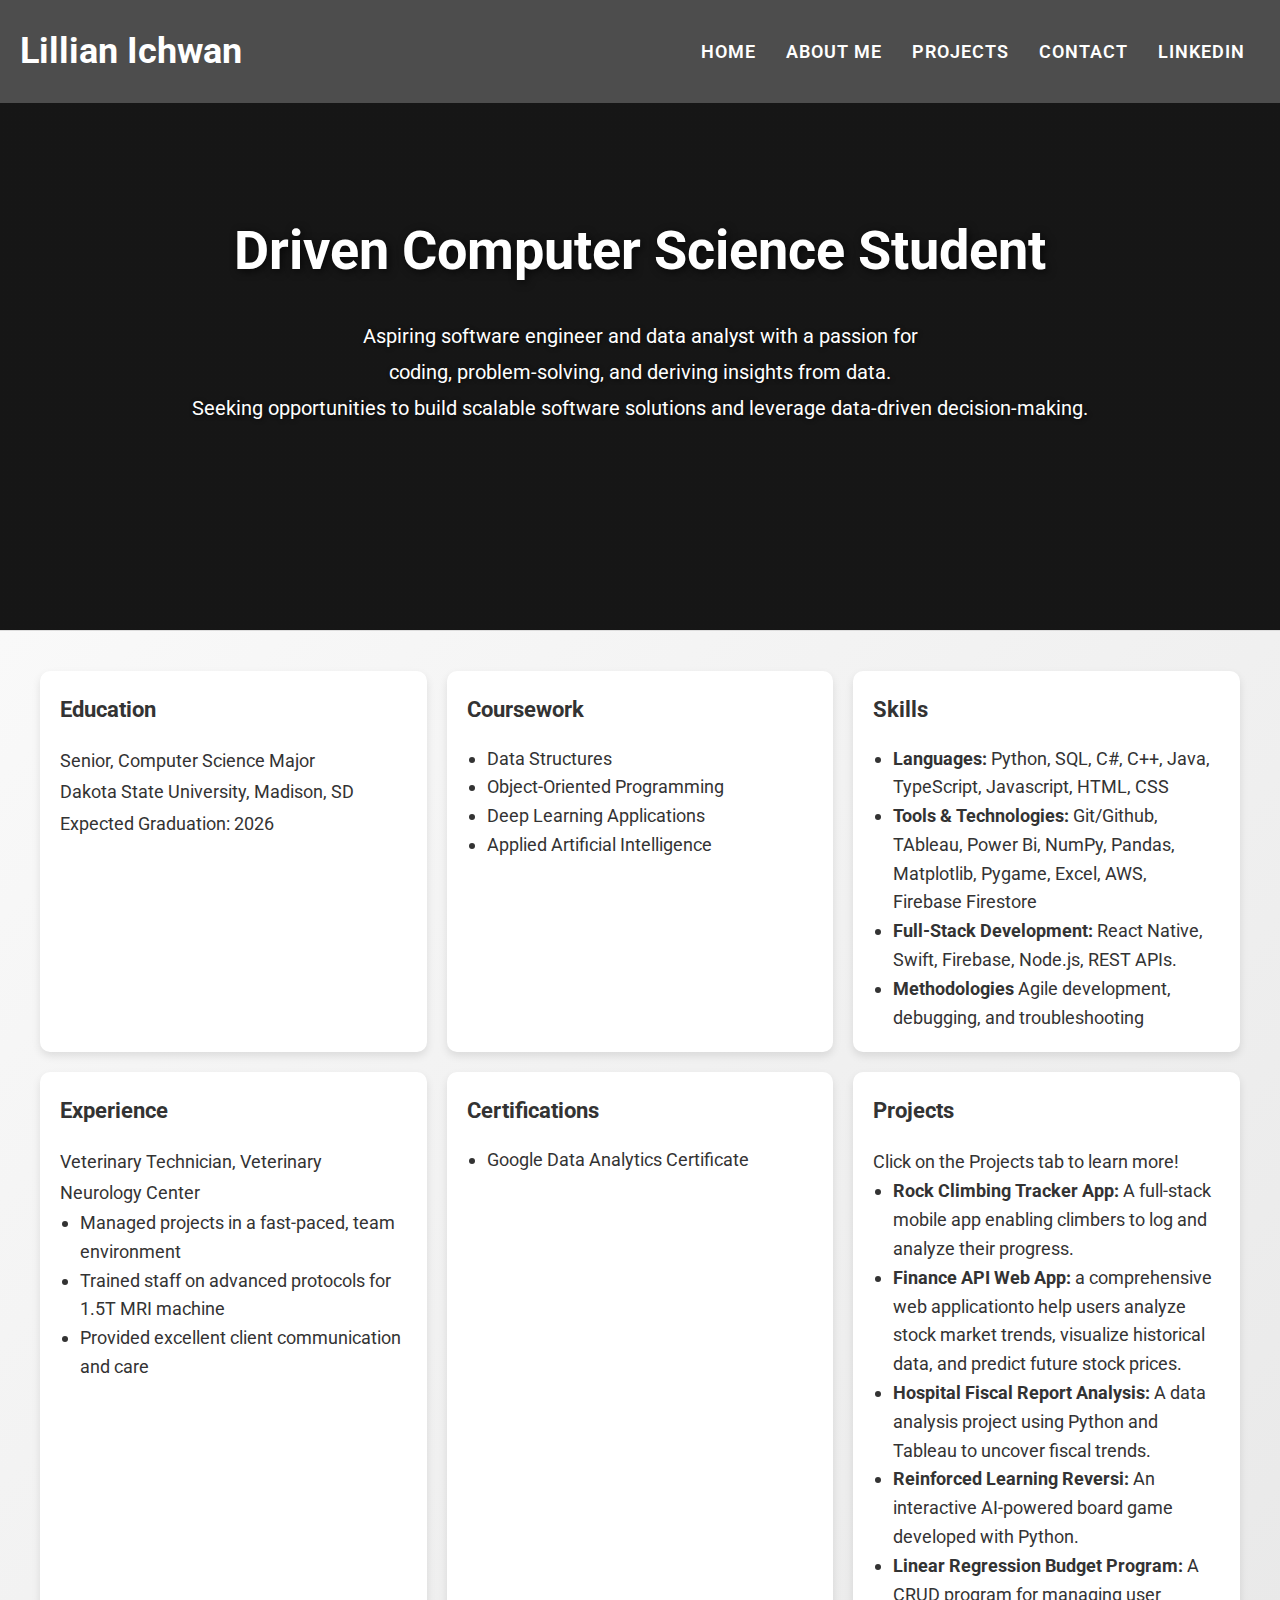
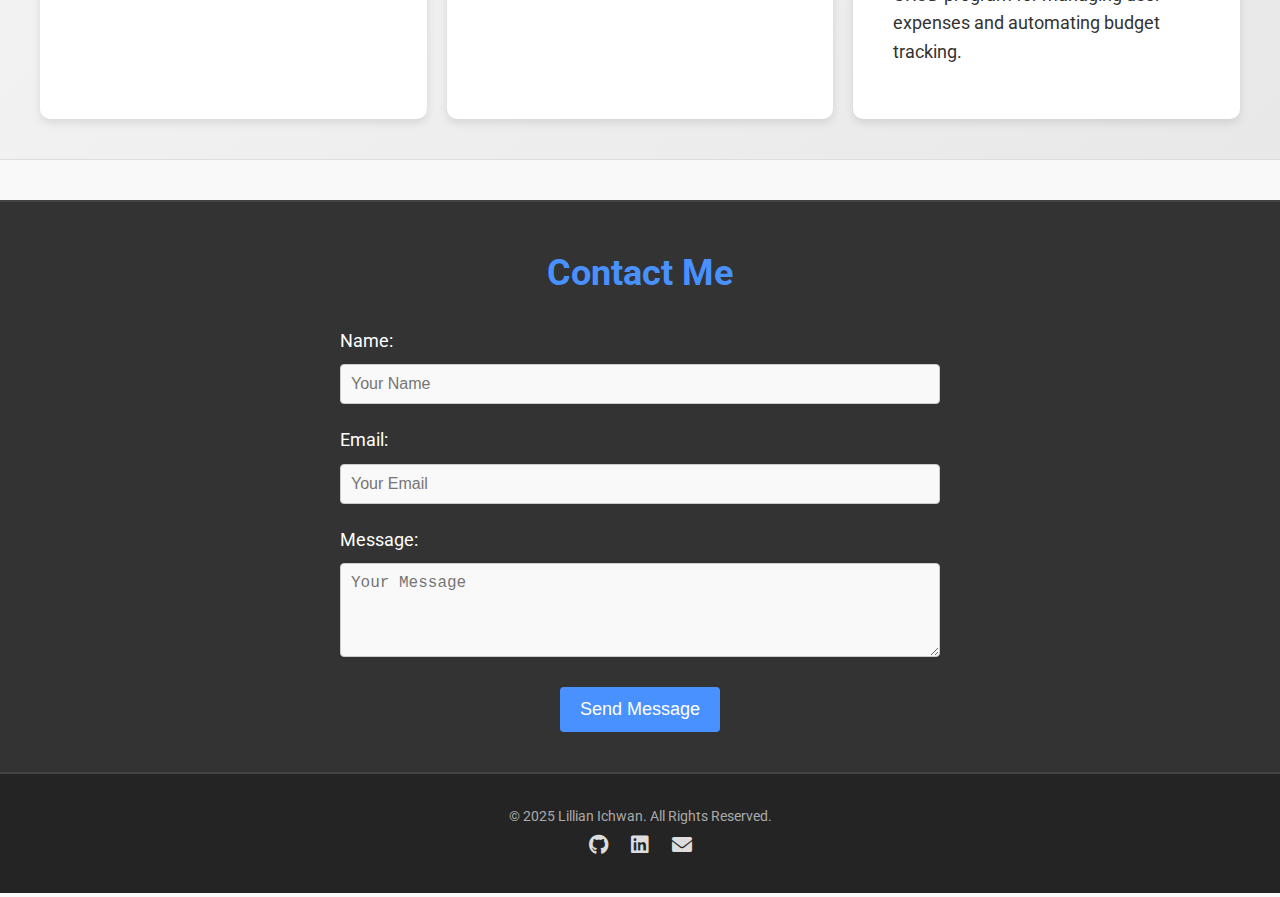
==== commit 3f138451: "Update index.html" ====
--- a/index.html
+++ b/index.html
@@ -89,8 +89,10 @@
                 <p>Click on the Projects tab to learn more!</p>
                 <ul>
                     <li><strong>Rock Climbing Tracker App:</strong> A full-stack mobile app enabling climbers to log and analyze their progress.</li>
+                    <li><strong>Finance API Web App:</strong> a comprehensive web applicationto help users analyze stock market trends, visualize historical data, and predict future stock prices.</li>
                     <li><strong>Hospital Fiscal Report Analysis:</strong> A data analysis project using Python and Tableau to uncover fiscal trends.</li>
                     <li><strong>Reinforced Learning Reversi:</strong> An interactive AI-powered board game developed with Python.</li>
+                    <li><strong>Linear Regression Budget Program:</strong> A CRUD program for managing user expenses and automating budget tracking.</li>
                 </ul>
                 <a href="Projects.html" class="btn btn-primary">View All Projects</a>
             </div>
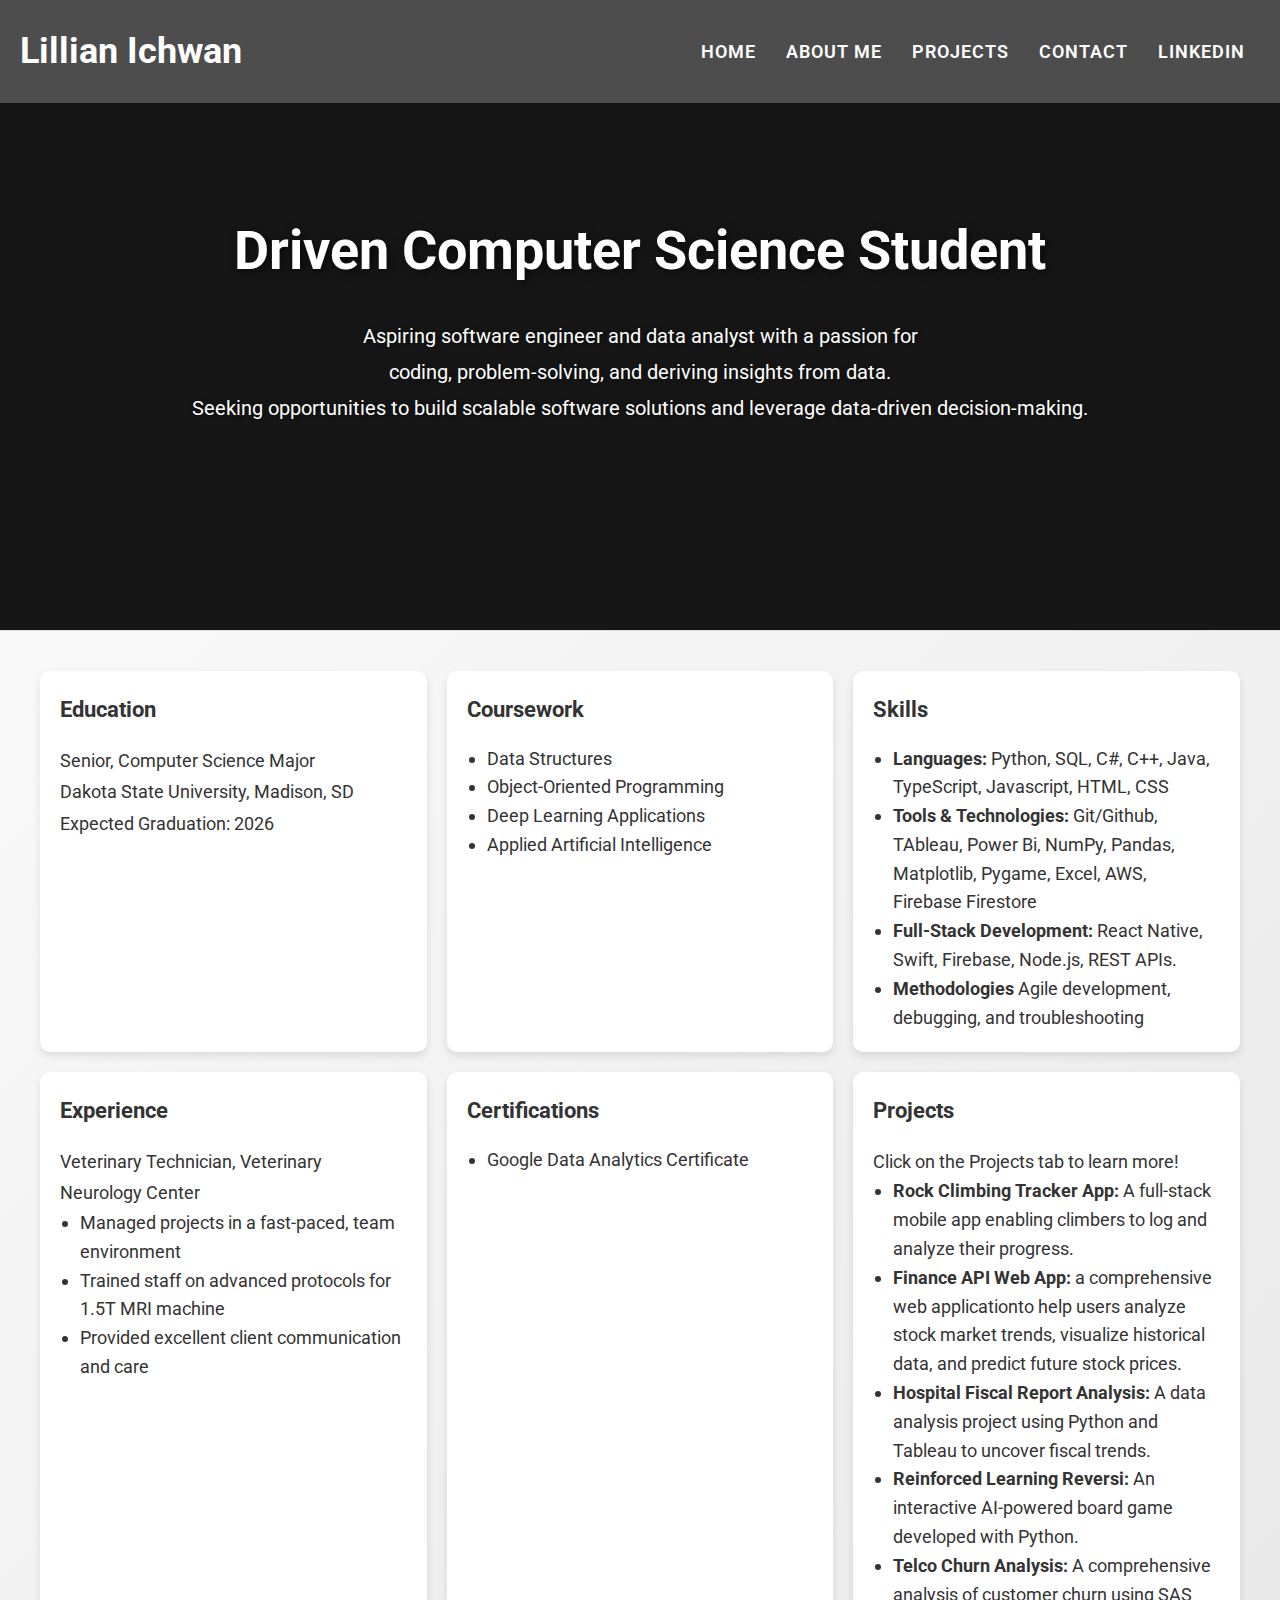
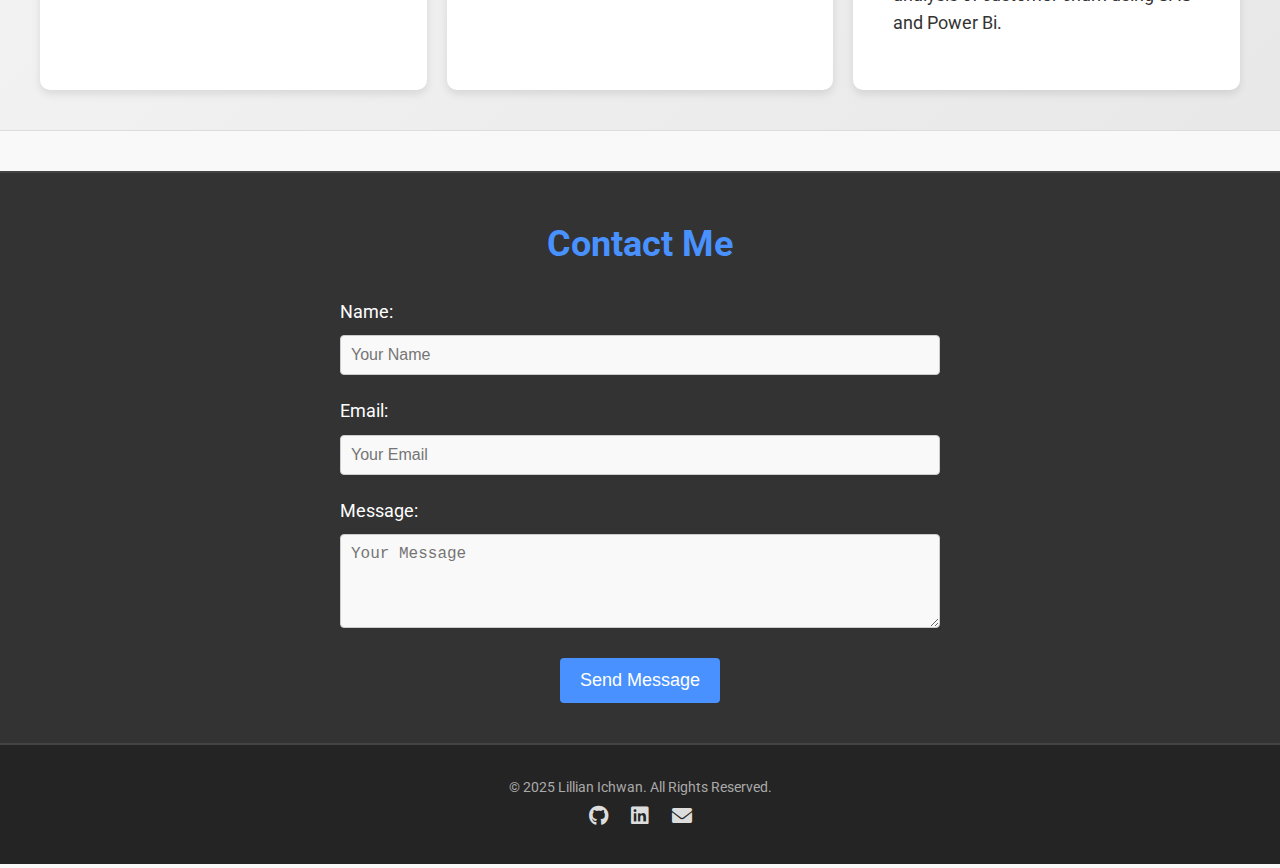
==== commit 88a83ad0: "Update index.html" ====
--- a/index.html
+++ b/index.html
@@ -92,7 +92,7 @@
                     <li><strong>Finance API Web App:</strong> a comprehensive web applicationto help users analyze stock market trends, visualize historical data, and predict future stock prices.</li>
                     <li><strong>Hospital Fiscal Report Analysis:</strong> A data analysis project using Python and Tableau to uncover fiscal trends.</li>
                     <li><strong>Reinforced Learning Reversi:</strong> An interactive AI-powered board game developed with Python.</li>
-                    <li><strong>Linear Regression Budget Program:</strong> A CRUD program for managing user expenses and automating budget tracking.</li>
+                    <li><strong>Telco Churn Analysis:</strong> A comprehensive analysis of customer churn using SAS and Power Bi.</li>
                 </ul>
                 <a href="Projects.html" class="btn btn-primary">View All Projects</a>
             </div>
